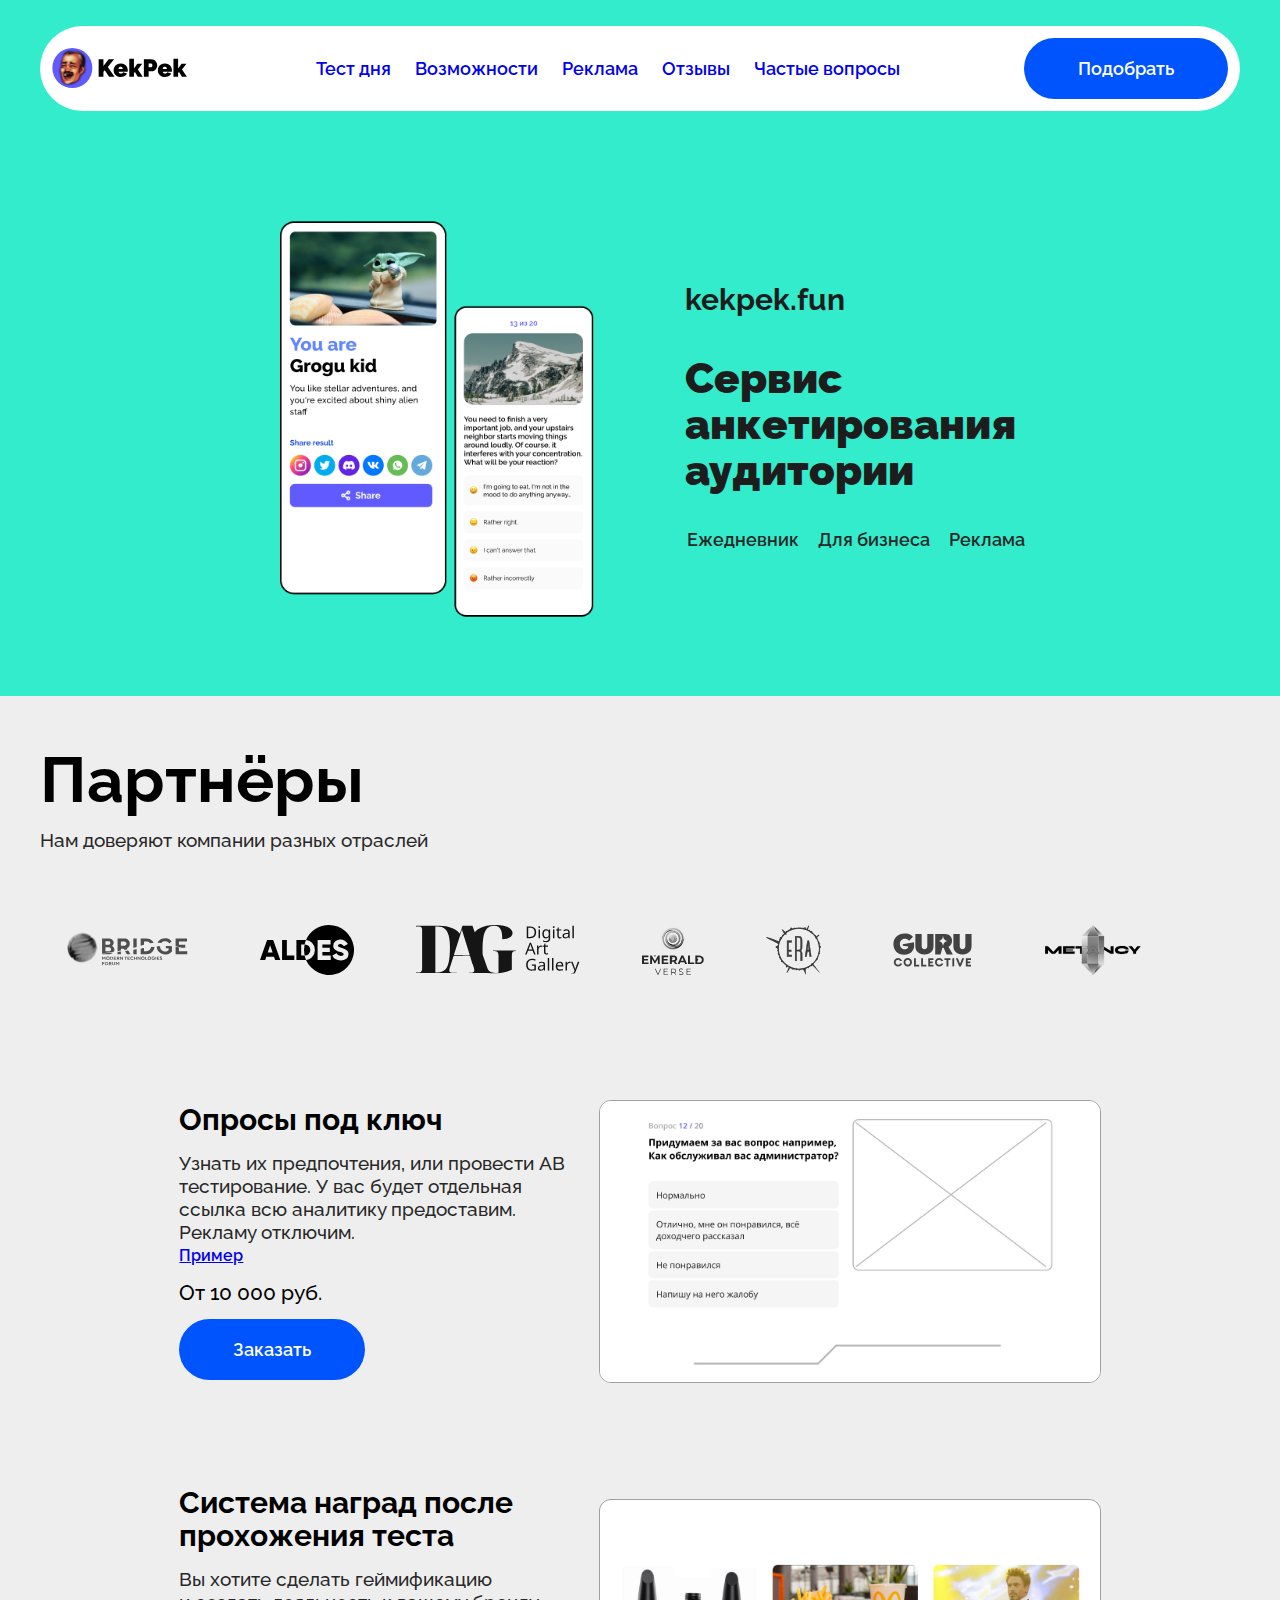
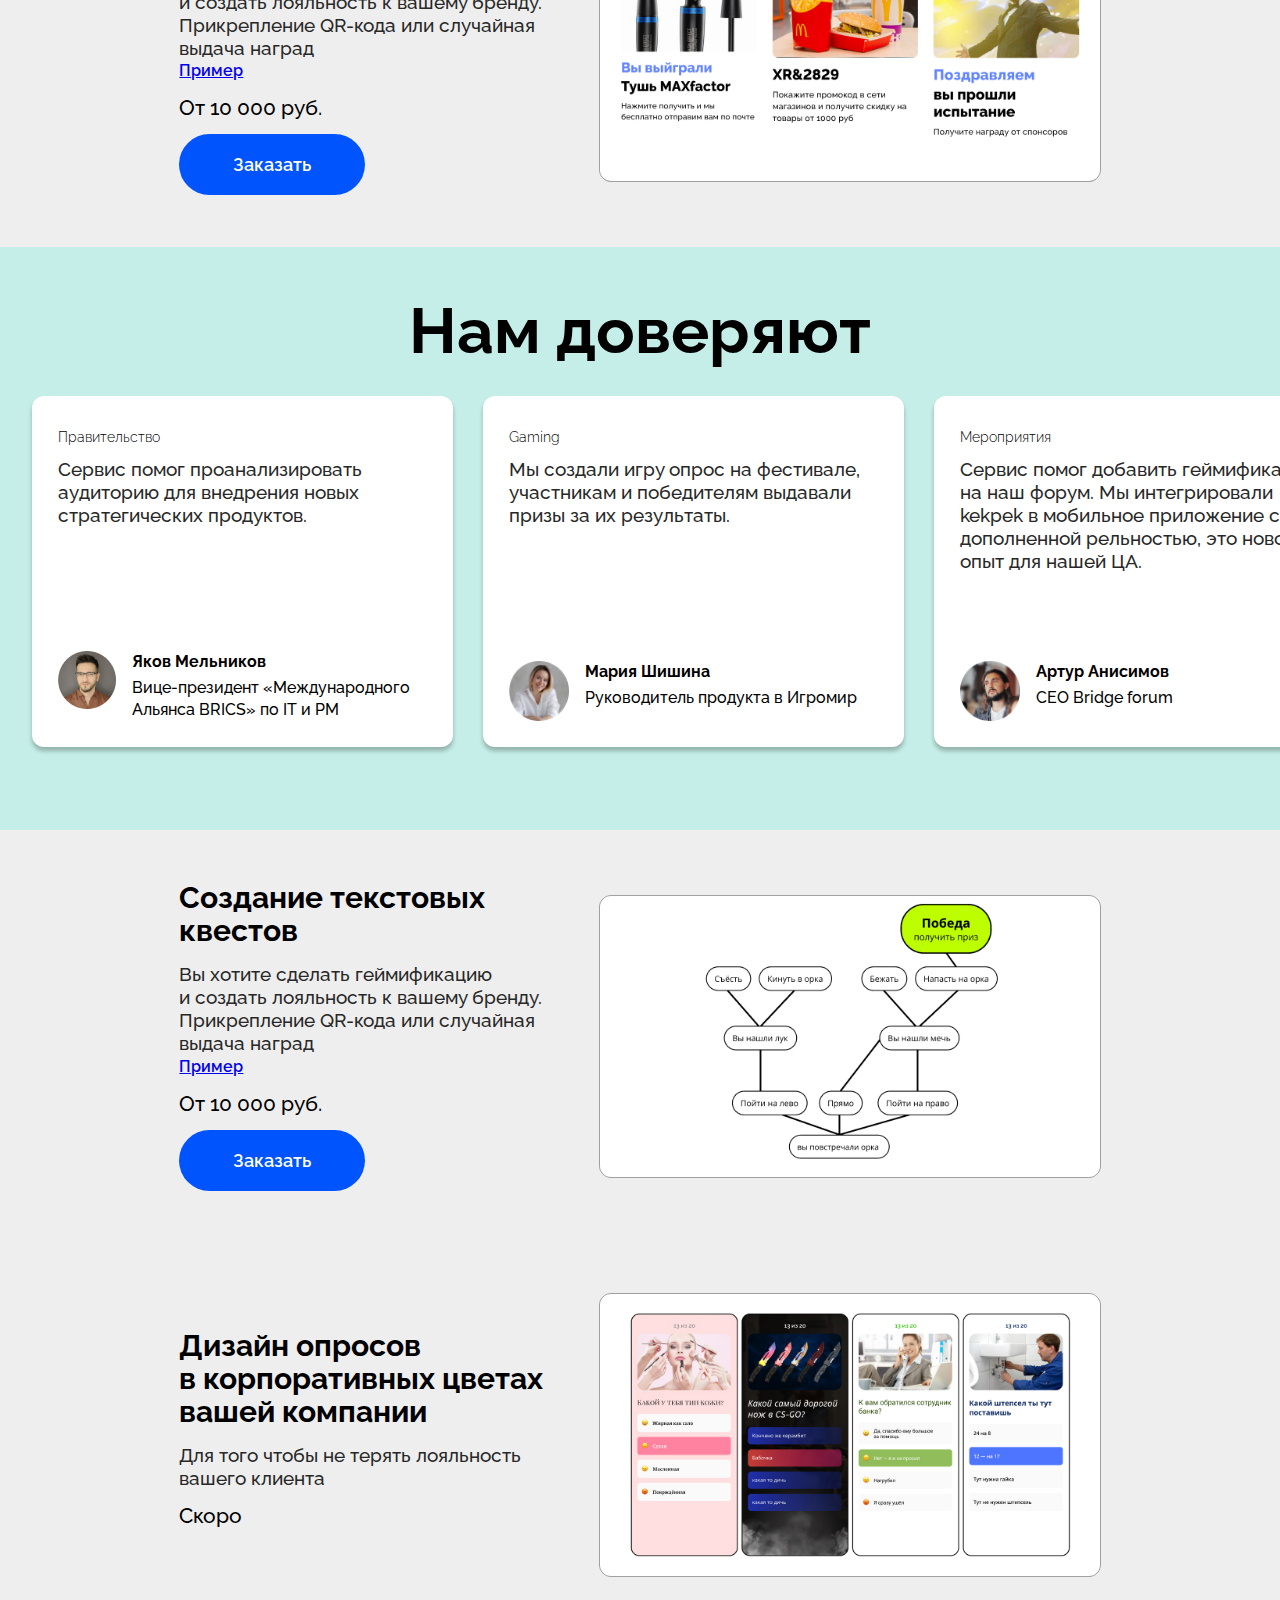
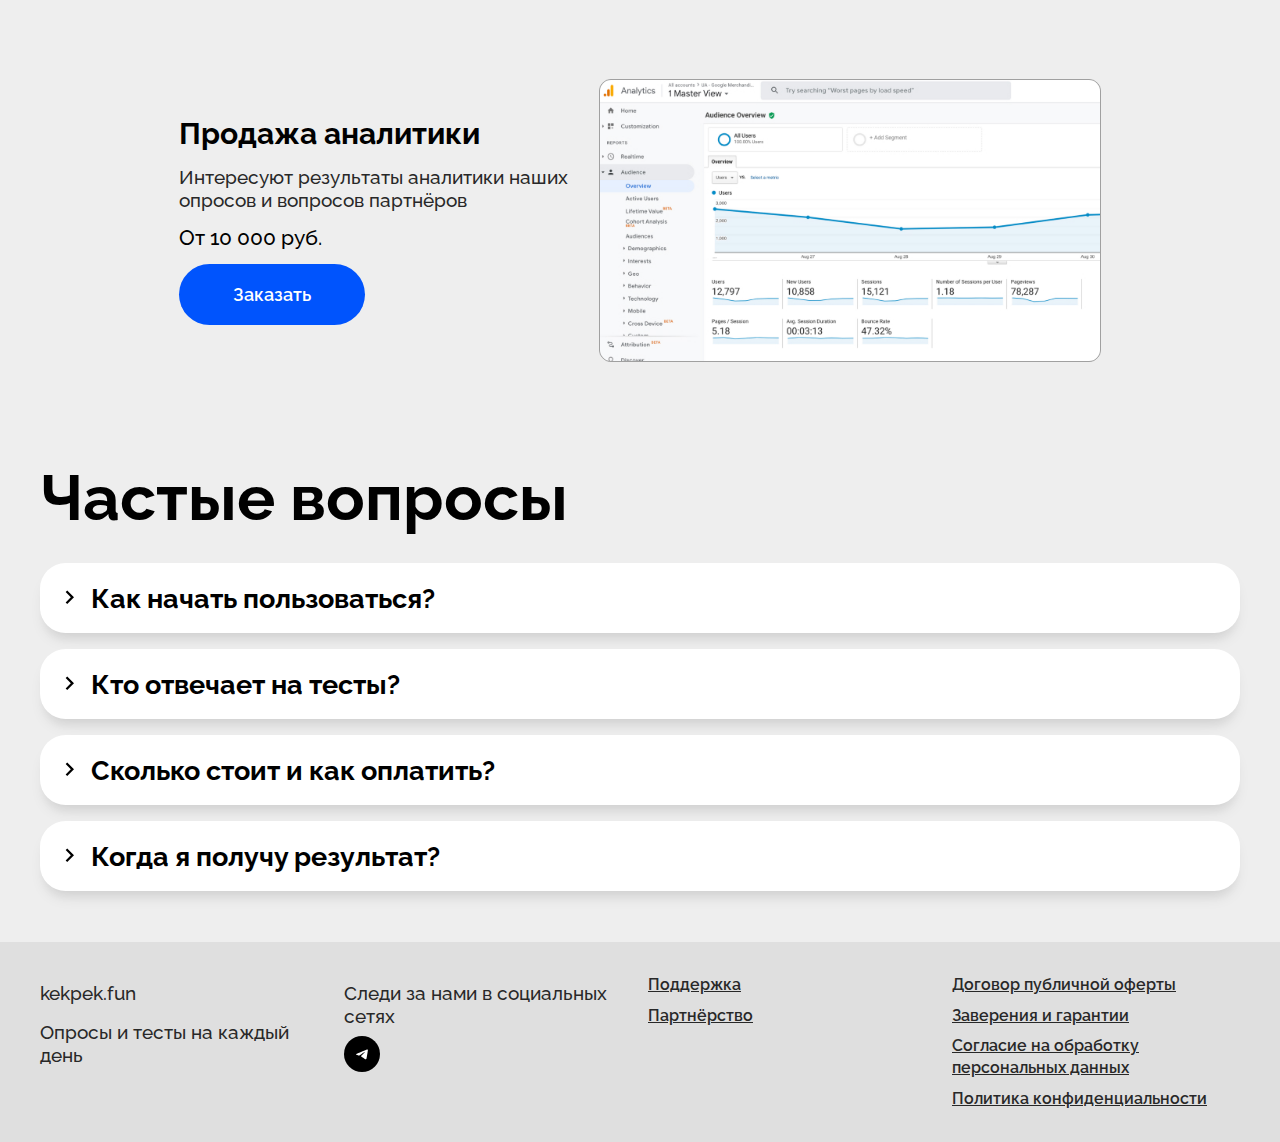
==== buisness.html @ 479bf5b3 "фикс анкетирования" ====
<!DOCTYPE html>
<html lang="ru_RU">
<head>
  <meta charset="UTF-8">
  <title>Опросы и анкеты</title>
  <meta charset="utf-8">
  <title></title>
  <link rel="manifest" href="/site.webmanifest">
  <link rel="apple-touch-icon" href="/icon.png">
  <link rel="stylesheet" href="css/normalize.css">
  <link rel="stylesheet" href="css/main.css">
  <link rel="stylesheet" href="css/adaptive.css">
  <link rel="shortcut-icon" href="/favicon.ico">
  <link rel="preconnect" href="https://fonts.googleapis.com">
  <link rel="preconnect" href="https://fonts.gstatic.com" crossorigin>
  <link rel="image_src" href="img/thumbnail.jpg">
  <link rel="canonical" href="img/thumbnail.jpg">
  <link
    href="https://fonts.googleapis.com/css2?family=Raleway:ital,wght@0,100;0,200;0,300;0,400;0,500;0,600;0,700;0,800;0,900;1,100;1,200;1,300;1,400;1,500;1,600;1,700;1,800;1,900&display=swap"
    rel="stylesheet">

  <meta name="viewport" content="width=device-width, initial-scale=1.0, maximum-scale=1.0, user-scalable=0">
  <meta name="description"
        content="Интересное начало дня: ты просыпаешься, во-первых, не дома, а, во-вторых, рядом с каким-то огромным безобразным огром!">
  <meta name="keywords" content="тесты, каждый день, кто ты сегодня, познай себя, пройти тест, пройти тест по">
  <meta name="robots" content="noindex,nofollow">

  <!-- social media meta -->
  <meta property="og:locale" content="ru_RU">
  <meta property="og:type" content="article">
  <meta property="og:title" content="KekPek">
  <meta property="og:description" content="Сервис анкетирование вашей аудитории">
  <meta property="og:image" content="img/thumbnail.jpg">
  <meta property="og:url" content="img/thumbnail.jpg">
  <meta property="og:site_name" content="Опросы и анкеты">
  <meta name="twitter:card" content="summary_large_image">
</head>
<body class="wrapper ">
<section class="full-screen content-align" id="buis">
  <div class="container main-hero-gap">
    <header class="header">
      <img src="img/logo.svg" class="nav-logo" alt="logo" title="Логотип">
      <ul class="nav">
        <li>
          <a href="https://kekpek.fun/test/b9zoeduhnc/" target="_blank" class="nav-button">Тест дня</a>
        </li>
        <li>
          <a href="#solutions" class="nav-button">Возможности</a>
        </li>
        <li>
          <a href="index.html" class="nav-button">Реклама</a>
        </li>
        <li>
          <a href="#gray" class="nav-button">Отзывы</a>
        </li>
        <li>
          <a href="#faq" class="nav-button">Частые вопросы</a>
        </li>
      </ul>
      <a href="https://t.me/gshishov" class="button button-fill nav-primary-button">Подобрать</a>
    </header>
    <ul class="nav-mobile">
      <li>
        <a href="https://kekpek.fun/test/b9zoeduhnc/" target="_blank" class="nav-button">Тест дня</a>
      </li>
      <li>
        <a href="#solutions" class="nav-button">Возможности</a>
      </li>
      <li>
        <a href="index.html" class="nav-button">Реклама</a>
      </li>
      <li>
        <a href="#gray" class="nav-button">Отзывы</a>
      </li>
      <li>
        <a href="#faq" class="nav-button">Частые вопросы</a>
      </li>
    </ul>
    <div class="hero-block">
      <div class="block">
        <img src="img/phone.png" class="hero-img box" alt="главная картинка">
      </div>
      <div class="block">
        <div class="hero-info-container">
          <h2>kekpek.fun</h2>
          <span>Сервис<br> анкетирования<br>аудитории</span>
          <div class="hero-buttons-container">
            <a href="hhttps://kekpek.fun/test/b9zoeduhnc/" target="_blank" class="text-button">Ежедневник</a>
            <a href="buisness.html" class="text-button">Для бизнеса</a>
            <a href="index.html" class="text-button">Реклама</a>
          </div>
        </div>
      </div>
    </div>
  </div>
</section>
<section class="parthers content-align">
  <div class="container section-block">
    <div class="section-headline">
      <h1>Партнёры</h1>
      <p>Нам доверяют компании разных отраслей</p>
    </div>
      <div class="scroll">
        <div class="partners-container">
          <a href="#" class="partner">
            <img src="img/partners/bridge.svg" class="partner-logo" alt="форум современных технологий" title="форум современных технологий">
          </a>
          <a href="#" class="partner">
            <img src="img/partners/aldes.svg" class="partner-logo" alt="aldes" title="маркетинговое агенство">
          </a>
          <a href="#" class="partner">
            <img src="img/partners/dag.svg" class="partner-logo" alt="dag" title="международная выставка искусства">
          </a>
          <a href="#" class="partner">
            <img src="img/partners/emirald.svg" class="partner-logo" alt="emirald" title="AR стартап">
          </a>
          <a href="#" class="partner">
            <img src="img/partners/era.svg" class="partner-logo" alt="era" title="продюссерский центр">
          </a>
          <a href="#" class="partner">
            <img src="img/partners/guru.svg" class="partner-logo" alt="gur" title="сообщество экспертов">
          </a>
          <a href="#" class="partner">
            <img src="img/partners/metancy.svg" class="partner-logo" alt="metancy" title="маркетинговое агенство метавсленных">
          </a>
        </div>
      </div>
    </div>
  </div>
</section>
<section class="forkey content-align" id="solutions">
  <div class="container solution-container">
    <div class="block solution-info-container">
      <h2>Опросы под ключ</h2>
      <p>Узнать их предпочтения, или провести AB тестирование.
        У вас будет отдельная ссылка
        всю аналитику предоставим.
        Рекламу отключим.</p>
      <a href="https://kekpek.fun/test/99fih3eggr/" target="_blank">Пример</a>
      <span class="price">От 10 000 руб.</span>
      <div class="buttons-container">
        <a class="button button-fill" href="https://t.me/gshishov" target="_blank">Заказать</a>
      </div>
    </div>
    <img src="img/solutions/1.jpg" class="solution-img" alt="опросы под ключ">
  </div>
</section>
<section class="awards content-align">
  <div class="container solution-container">
    <div class="block solution-info-container">
      <h2>Система наград после прохожения теста</h2>
      <p>Вы хотите сделать геймификацию и создать лояльность к вашему бренду.
        Прикрепление QR-кода
        или случайная выдача наград</p>
      <a href="https://kekpek.fun/test/99fih3eggr/" target="_blank">Пример</a>
      <span class="price">От 10 000 руб.</span>
      <div class="buttons-container">
        <a class="button button-fill" href="https://t.me/gshishov" target="_blank">Заказать</a>
      </div>
    </div>
    <img src="img/solutions/2.jpg" class="solution-img" alt="Система наград после прохождения теста">
  </div>
</section>
<section id="gray" class="feedbag">
    <div class="section-headline center">
      <h1>Нам доверяют</h1>
    </div>
    <div class="scroll">
      <div class="feedback-scroll-content">
        <div class="review-card">
          <div class="review-info">
            <span>Правительство</span>
            <p>Сервис помог проанализировать аудиторию для внедрения новых стратегических продуктов.</p>
          </div>
          <div class="review-person">
            <img src="img/reviews/1.png" class="review-person-avatar" alt="человек-1">
            <div class="review-person-info">
              <span>Яков Мельников</span>
              <span>Вице-президент «Международного Альянса BRICS» по IT и PM</span>
            </div>
          </div>
        </div>
        <div class="review-card">
          <div class="review-info">
            <span>Gaming</span>
            <p>Мы создали игру опрос на фестивале, участникам и победителям выдавали призы за их результаты.</p>
          </div>
          <div class="review-person">
            <img src="img/reviews/2.png" class="review-person-avatar" alt="человек-1">
            <div class="review-person-info">
              <span>Мария Шишина</span>
              <span>Руководитель продукта в Игромир</span>
            </div>
          </div>
        </div>
        <div class="review-card">
          <div class="review-info">
            <span>Мероприятия</span>
            <p>Сервис помог добавить геймификацию на наш форум. Мы интегрировали kekpek в мобильное приложение с дополненной рельностью, это новой опыт для нашей ЦА.</p>
          </div>
          <div class="review-person">
            <img src="img/reviews/3.png" class="review-person-avatar" alt="человек-1">
            <div class="review-person-info">
              <span>Артур Анисимов</span>
              <span>CEO Bridge forum</span>
            </div>
          </div>
        </div>
        <div class="review-card">
          <div class="review-info">
            <span>Смм маркетинг</span>
            <p>KekPek помог нам кратчайшие сроки оценить креативные решения и выбрать лучшее. Среди достоинств сервиса — возможность самостоятельно настраивать опросы. Рекомендуем для решения оперативных задач.</p>
          </div>
          <div class="review-person">
            <img src="img/reviews/5.png" class="review-person-avatar" alt="человек-1">
            <div class="review-person-info">
              <span>Алина Прокопенко</span>
              <span>Founder ALDES</span>
            </div>
          </div>
        </div>
        <div class="review-card">
          <div class="review-info">
            <span>Метавсленные</span>
            <p>Мы первые которые сделали интерактивные опросы в метавсленной. Это полезный инструмент для тех, кто ищет инсайты об аудитории, изучает предпочтения клиентов, проверяет гипотезы и эффективность своих коммуникаций.</p>
          </div>
          <div class="review-person">
            <img src="img/reviews/4.png" class="review-person-avatar" alt="человек-1">
            <div class="review-person-info">
              <span>Rick metavese</span>
              <span>CEO Metancy agency</span>
            </div>
          </div>
        </div>
      </div>
    </div>
  </div>
</section>
<section class="qests content-align">
  <div class="container solution-container">
    <div class="block solution-info-container">
      <h2>Создание текстовых квестов</h2>
      <p>Вы хотите сделать геймификацию и создать лояльность к вашему бренду.
        Прикрепление QR-кода
        или случайная выдача наград</p>
      <a href="https://kekpek.fun/test/m3cyg64z3mm" target="_blank">Пример</a>
      <span class="price">От 10 000 руб.</span>
      <div class="buttons-container">
        <a class="button button-fill" href="https://t.me/gshishov" target="_blank">Заказать</a>
      </div>
    </div>
    <img src="img/solutions/3.jpg" class="solution-img" alt="Создание текстовых квестов">
  </div>
</section>
<section class="design content-align">
  <div class="container solution-container">
    <div class="block solution-info-container">
      <h2>Дизайн опросов в корпоративных цветах вашей компании</h2>
      <p>Для того чтобы не терять лояльность вашего клиента </p>
      <span class="price">Скоро</span>
    </div>
    <img src="img/solutions/4.jpg" class="solution-img" alt="Корпоративный дизайн">
  </div>
</section>
<section class="anialitcs content-align">
  <div class="container solution-container">
    <div class="block solution-info-container">
      <h2>Продажа аналитики</h2>
      <p>Интересуют результаты аналитики наших опросов и вопросов партнёров</p>
      <span class="price">От 10 000 руб.</span>
      <div class="buttons-container">
        <a class="button button-fill" href="https://t.me/gshishov" target="_blank">Заказать</a>
      </div>
    </div>
    <img src="img/solutions/5.jpg" class="solution-img" alt="Продажа аналитики">
  </div>
</section>
<section class="faq content-align" id="faq">
  <div class="container section-block">
    <div class="section-headline">
      <h1>Частые вопросы</h1>
    </div>
    <div class="faq-container">
      <details>
        <summary>Как начать пользоваться?</summary>
        <p>1 - Приобретаете услугу через менеджера</p>
        <p>2 - Мы создаём опрос для вас и даём ссылку, и доступ к аналитике</p>
        <p>3 - Вы просто рассылаете ссылку по вашей аудитории</p>
      </details>
      <details>
        <summary>Кто отвечает на тесты?</summary>
        <p>Ваша аудитория при размещении ссылки в социальных сетях или в рекламных материалах.</p>
      </details>
      <details>
        <summary>Сколько стоит и как оплатить?</summary>
        <p>Стоимость указана на услуге</p>
        <p>Менеджер с вами свяжется и подготовит все документы.</p>
        <p>По услугам рекламы связываетесь отдельно.</p>
      </details>
      <details>
        <summary>Когда я получу результат?</summary>
        <p>Получить результат можно уже сразу, все результаты отображаются в аналитике</p>
        <p>Вы сами регулируете время отображения опроса. (рекомендуем от 3 дней до 1 недели)</p>
      </details>
    </div>
  </div>
</section>
<footer class="center">
  <div class="container">
    <div class="footer-container">
      <div class="footer-block">
        <p>kekpek.fun</p>
        <P>Опросы и тесты на каждый день</P>
      </div>
      <div class="footer-block">
        <p>Следи за нами в социальных сетях</p>
        <div class="social-button-container">
          <a href="https://t.me/kekpekfun">
            <img src="img/TG.svg" class="sircle-button" alt="telegram">
          </a>
        </div>
      </div>
      <div class="footer-block">
        <a href="#" class="footer-button">Поддержка</a>
        <a href="#" class="footer-button">Партнёрство</a>
      </div>
      <div class="footer-block">
        <a href="#" class="footer-button">Договор публичной оферты</a>
        <a href="#" class="footer-button">Заверения и гарантии</a>
        <a href="#" class="footer-button">Согласие на обработку персональных данных</a>
        <a href="#" class="footer-button">Политика конфиденциальности</a>
      </div>
    </div>
  </div>
</footer>
</body>
</html>
---- css/main.css ----
div {
  /*border: solid 2px yellow;*/
}

:root {
  /*gaps*/
  --grid-gap: clamp(1rem, 2vw, 32px);
  --grid-gap-small: clamp(0.5rem, 1vw, 16px);


  --grid-8: clamp(0.5rem, 0.5vw, 0.5rem);
  --grid-16: clamp(1rem, 1vw, 1rem);
  --grid-32: clamp(1rem, 2vw, 2rem);
  --grid-64: clamp(2rem, 4vw, 4rem);
  --grid-128: clamp(4rem, 6vw, 8rem);


  /*fonts*/
  --font-size-default: 1rem;
  --font-size-tiny: 0.8rem;
  --font-size-Huge: clamp(4rem, 9vw, 112px);

  /*colors*/
  --color-text: #282828;
  /*--background-color: #F5F5F5;*/
  --background-color: white;

}

html {
  background-color: #eeeeee;
  font-size: 1em;
  line-height: 1.4;
  font-family: Raleway, sans-serif, Arial, Helvetica, sans-serif;
  -webkit-font-smoothing: antialiased;
}

ul {
  list-style-type: none;
  margin: 0;
  padding: 0;
}

h1 {
  font-style: normal;
  font-weight: 700;
  font-size: clamp(2.5rem, 10vw, 64px);
  line-height: 103%;
  /* or 66px */
  margin: 0;

  display: flex;
  align-items: center;
  word-break: normal;
}

h2 {
  font-style: normal;
  font-weight: 700;
  font-size: clamp(1.8rem, 4vw, 30px);
  line-height: 110%;
  word-break: normal;
  margin: 0 0 0.5rem 0;
}

h3 {
  padding: 0;
  margin: 0 0 1rem 0;
  font-size: clamp(1.6rem, 5vw, 24px);
  line-height: 105%;
  word-break: normal;
}

a {
  /*color: #0054FD;*/
  /*text-decoration: none;*/
  font-weight: 600;

}

p {
  font-size: clamp(16px, 4vw, 1.2rem);
  font-style: normal;
  line-height: 120%;
  font-weight: 500;
  margin: 0.5rem 0 0 0;
  color: var(--color-text);
}

footer {
  background: #DFDFDF;
  padding: 2rem 0 2rem 0;
}

section {
  padding-top: clamp(2rem, 4vw, 100px);
  padding-bottom: clamp(2rem, 4vw, 100px);
  /*display: flex;*/
  /*align-items: center;*/
  /*justify-content: center;*/
  width: 100%;
}

.content-align {
  display: flex;
  align-items: center;
  justify-content: center;
}

.wrapper {
  display: flex;
  flex-direction: column;
  align-items: center;
}

.container {
  width: 100%;
  max-width: 1200px;
  margin: 0 clamp(18px, 4vw, 24px);
  /*padding-left: clamp(16px,4vw,24px);*/
  /*padding-right: clamp(16px,4vw,24px);*/
}

.card-container {
  display: grid;
  grid-template-columns:repeat(auto-fit, minmax(280px, 1fr));
  grid-gap: 1rem;
}

.card {
  /* Auto layout */

  display: flex;
  flex-direction: column;
  align-items: flex-start;
  padding: 1rem;
  gap: 16px;

  background: #FFFFFF;
  border-radius: 12px;

  /* Inside auto layout */

  flex: none;
  order: 3;
  flex-grow: 1;
}

.card:hover {
  box-shadow: 0 4px 4px 0 #00000040;
}

.card-thumbnail {
  width: 100%;
  object-fit: cover;
  object-position: center;

  box-sizing: border-box;

  /*border: 1px solid #000000;*/
  border-radius: 4px;

  /* Inside auto layout */

  flex: none;
  order: 0;
  align-self: stretch;
  flex-grow: 0;
}

.button {
  cursor: pointer;
  font-weight: 600;
  font-size: clamp(1rem, 2vw, 18px);
  display: flex;
  flex-direction: row;
  justify-content: center;
  align-items: center;
  /*padding: 1rem;*/
  gap: 10px;
  width: fit-content;
  /* Brand/blue */

  color: #0054FD;
  text-decoration: none;
  border-radius: 40px;
  padding: clamp(1em, 1vw, 18px) clamp(3em, 2vw, 40px);
}

.button-rim {
  border: 2px solid black;
}

.button-rim:hover {
  background-color: #0054FD;
  color: white;
}

.button-fill {
  background-color: #0054FD;
  color: white;
}

.button-fill:hover {
  background-color: #0d5dfa;
}

.card-content {
  height: 100%;
  display: flex;
  flex-direction: column;
  justify-content: space-between;
  gap: 1.2rem;
}

.attention-text {
  font-style: normal;
  font-weight: 400;
  font-size: 12px;
  line-height: 17px;
  color: #E72626;
}

.full-screen {
  width: 100%;
  /*padding: 10vw 0 10vw 0;*/
  /*display: flex;*/
  /*align-items: center;*/
  /*justify-content: center;*/
}

#ad {
  background-color: #f68438;
  color: white;
  padding-top: 2vw;
  padding-bottom: 2vw;
}

#buis {
  padding-top: 2vw;
  padding-bottom: 2vw;
  background-color: #32ECCB;
  /*background-image: url(..//img/hero.png);*/
  /*background-repeat: no-repeat;*/
  /*background-position: bottom left;*/
  /*background-size: 38vw;*/
}

.block {
  /*width: 50%;*/
  max-width: 400px;
}

.hero-img {
  width: 100%;
  height: auto;
  object-fit: cover;
  animation-duration: 6s;
  animation-iteration-count: infinite;
}

.hero-img {
  animation-name: hero-img;
  animation-timing-function: ease-in-out;
}

@keyframes hero-img {
  0% {
    transform: translateY(0);
  }
  50% {
    transform: translateY(-60px);
  }
  100% {
    transform: translateY(0);
  }
}

.hero-info-container {
  padding: 1rem;
  display: flex;
  flex-direction: column;
  gap: 2rem;
  color: #1D1D1D;
}

.hero-info-container span:nth-child(1) {
  font-style: normal;
  font-weight: 400;
  line-height: 112.9%;
  text-transform: lowercase;
}

.hero-info-container span:nth-child(2) {
  font-style: normal;
  font-weight: 900;
  font-size: clamp(24px, 10vw, 42px);
  line-height: 110%;
}

.hero-info-container li {
  font-style: normal;
  list-style-type: none;
  font-weight: 700;
  font-size: 1rem;
  line-height: 112.9%;
  display: flex;
  flex-direction: row;
  gap: 1rem;
  text-decoration: none;
  flex-wrap: wrap;
  color: white;
}

.text-button {
  font-size: 1.1rem;
  color: var(--color-text);
  text-decoration: none;
  padding: 0.1rem;
}

.text-button:hover {
  text-decoration: underline;
}

.hero-buttons-container {
  display: flex;
  flex-direction: row;
  gap: 1rem;
  flex-wrap: wrap;
}

.hero-block {
  display: flex;
  flex-direction: row;
  gap: 2rem;
  align-items: center;
  justify-content: center;
  flex-wrap: wrap;
}

.center {
  display: flex;
  align-items: center;
  justify-content: center;
}

footer {
  width: 100%;
}

.footer-container {
  display: grid;
  grid-template-columns:repeat(auto-fit, minmax(250px, 1fr));
  grid-gap: 1rem;
}

.footer-block {
  display: flex;
  flex-direction: column;
  gap: 0.5rem;
}

.footer-button {
  color: var(--color-text);

}

.footer-button:hover {
  color: blue;
}

.sircle-button {
  background-color: black;
  padding: 6px;
  display: flex;
  align-items: center;
  justify-content: center;
  border-radius: 100%;
}

.social-button-container {
  display: flex;
  gap: 1rem;
}

.section-headline {
  display: flex;
  flex-direction: column;
  gap: 0.5rem;
}

.section-block {
  display: flex;
  flex-direction: column;
  gap: 2rem;
}

.partners-container {
  /*display: grid;*/
  /*grid-gap: 0.5rem;*/
  /*grid-template-columns:repeat(auto-fit, minmax(100px, 1fr));*/
  /*grid-template-rows: 1fr 1fr;*/

  display: grid;
  grid-auto-columns: max-content;
  grid-auto-flow: column;
  align-items: center;
  margin-top: 18px;
  grid-gap: 30px;
  gap: 30px;
  width: 10px;


  /*display: grid;*/
  /*grid-auto-columns: max-content;*/
  /*grid-auto-flow: column;*/


  /*display: flex;*/
  /*flex: none;*/
  /*order: 1;*/
  /*align-self: stretch;*/
  /*flex-grow: 0;*/
  /*flex-wrap: wrap;*/
}

.partner {
  display: flex;
  align-items: center;
  justify-content: center;
  align-self: stretch;
  flex-grow: 1;
  width: fit-content;
  height: 4rem;
  padding: 1rem;
}

.partner-logo {
}

.price {
  font-style: normal;
  font-weight: 500;
  font-size: 1.3rem;
  line-height: 20px;
  padding: 1rem 0;
}

.solution-img {
  width: 100%;
  max-width: 500px;
  background: #A3A3A3;
  border: 1px solid #A0A0A0;
  border-radius: 12px;
  transition: all 0.2s ease-in-out;
}

.partner-logo {
  /*width: 100%;*/
  /*max-width: 100px;*/
  height: 50px;
  width: auto;
}

.partner {
  filter: grayscale(100%);
}

.partner:hover {
  filter: grayscale(0);
}

.solution-container {
  align-items: center;
  display: flex;
  justify-content: center;
  flex-wrap: wrap-reverse;
  gap: clamp(1.2rem, 1vw, 1rem);
  /*padding: clamp(18px,4vw,4rem) 0 ;*/
  transition: all 0.1s ease-in-out;
}

.solution-container:hover img {
  scale: 1.1;
  box-shadow: 0 4px 4px 0 #00000040;
  transition: all 0.2s ease-in-out;
}

#gray {
  background: #c4eee7;
}

.scroll {
  /*overflow-x: hidden;*/
  /*overflow: scroll;*/
  overflow: auto;
  width: 100%;
  /*-webkit-overflow-scrolling: touch;*/
  /*-webkit-scroll-snap-type: block ;*/
  /*display: flex;*/
  /*gap: 1rem;*/
  /*padding: 4rem;*/
}

.review-card-container {
  display: flex;
  /*padding-left: 2rem;*/
  gap: 20px;
  margin: 0;
  /*display: flex;*/
  /*flex-direction: row;*/
  /*flex-wrap: wrap;*/
}


.feedback-scroll-content {
  display: grid;
  grid-auto-columns: max-content;
  grid-auto-flow: column;
  align-items: baseline;
  margin: 2rem;
  grid-gap: 2rem;
  gap: 30px;
  /*padding-left: 50px;*/
  width: 10px;
  padding-right: 100px;
}

.review-card {
  display: flex;
  flex-direction: column;
  align-items: flex-start;
  justify-content: space-between;
  padding: clamp(16px,2vw,2rem);
  gap: 23px;
  /*width: clamp(200px,20vw,370px);*/
  height: 300px;
  max-width: 370px;

  background: #FFFFFF;
  box-shadow: 0 4px 4px rgba(0, 0, 0, 0.25);
  border-radius: 12px;

  /* Inside auto layout */

  flex: none;
  order: 0;
  flex-grow: 0;
}

.review-person {
  display: flex;
  gap: 1rem;


  flex-direction: row;
  align-items: flex-start;
  flex-wrap: nowrap;

  /* Inside auto layout */

  flex: none;
  order: 1;
  align-self: stretch;
  flex-grow: 0;
}

.review-person-info {
  display: flex;
  flex-direction: column;
  gap: 0.2rem;
}

.review-person-info span:nth-child(1) {
  font-style: normal;
  font-weight: 700;
  font-size: 16px;
}

.review-person-info span:nth-child(2) {
  font-style: normal;
  font-weight: 500;
  font-size: 1rem;
}

.solution-info-container {
  display: flex;
  flex-direction: column;
  /*gap: clamp(1rem,12vw,18px);*/
}

.buttons-container {
  display: flex;
  gap: 0.5rem;
  flex-wrap: wrap;
}

.review-info {
  font-style: normal;
  font-weight: 400;
  font-size: 1.2rem;
  line-height: 150%;
}

.review-info span {
  font-style: normal;
  font-weight: 300;
  font-size: 14px;
  line-height: 16px;
}

.review-person-avatar {
  width: 60px;
  height: auto;
}

details {
  display: block;
  background: white;
  box-shadow: 0 10px 15px -5px rgba(0, 0, 0, 0.1), 0 10px 10px -5px rgba(0, 0, 0, 0.04);
  border-radius: clamp(1rem, 2vw, 2rem);
  overflow: hidden;
  /*margin-bottom: 1.5rem;*/
}

summary::-webkit-details-marker {
  display: none;
}

summary::-moz-list-bullet {
  list-style-type: none;
}

summary::marker {
  display: none;
}

summary {
  padding: 1rem;
  font-size: clamp(1.2rem, 4vw, 1.7em);
  font-weight: 700;
  cursor: pointer;
  /*position: relative;*/
  /*border-bottom: 1px solid #e2e8f0;*/
  display: flex;
  align-items: center;
  gap: 0.5rem;
}

summary:before {
  /*top: .4em;*/
  /*left: .3em;*/
  color: transparent;
  background: url("[data-uri]") no-repeat 50% 50% / 1em 1em;
  width: 1em;
  height: 1em;
  content: "";
  /*position: absolute;*/
  transition: transform .5s;
}

details[open] > summary:before {
  transform: rotateZ(90deg);
}

summary ~ * {
  padding: 1rem clamp(1rem, 4vw, 4rem);
  background: #efefef;
  margin: 0 0;
}

details[open] summary ~ * {
  animation: sweep 0.5s ease-in-out;
}

@keyframes sweep {
  0% {
    opacity: 0;
  }
  100% {
    opacity: 1;
  }
}

summary:hover {
  background-color: #fafafa;
}

summary:focus {
  outline: 0;
}
/*box-shadow: inset 0 0 1px rgba(0,0,0,0.3), inset 0 0 2px rgba(0,0,0,0.3);}*/
.faq-container {
  display: flex;
  flex-direction: column;
  justify-content: center;
  gap: 1rem;
  width: 100%;
}
/*<!--<script>-->*/
/*<!--  let box = document.querySelector('.box');-->*/
/*<!--  let shadow = '';-->*/
/*<!--  for (var i = 0; i < 800; i++)-->*/
/*<!--  {-->*/
/*<!--    shadow += (shadow? ',':'')+ i*1+'px ' + i*1+'px';-->*/
/*<!--  }-->*/
/*<!--  box.style.boxShadow = shadow;-->*/
/*<!--</script>-->*/
.header {
  border-radius: 100px;
  display: flex;
  flex-direction: row;
  /*gap: 1rem;*/
  justify-content: space-between;
  /*width: 100%;*/
  /*max-width: 1000px;*/
  background-color: white;
  /*position: fixed;*/
  /*z-index: 1000;*/
  align-items: center;
  /*margin: 2vw 2vw;*/
  padding: 12px;
}

header img {
  width: auto;
  height: 80px;
}

.nav {
  display: flex;
  /*gap: 10%;*/
}

.nav-logo {
  height: clamp(30px, 4vw, 40px);
  width: auto;
}

.nav-button {
  text-decoration: none;
  word-break: normal;
  font-size: clamp(1rem, 2vw, 18px);
  padding: 12px;
  border-radius: 12px;
  display: flex;

}

.nav-button:hover {
  color: blue;
}

.main-hero-gap {
  gap: 12vh;
  display: flex;
  flex-direction: column;
  padding-bottom: 4vw;
}

.nav-mobile {
  display: none;
  overflow-y: auto;
  margin: 0 1rem;
  align-items: center;
  gap: 1rem;
  padding: 1rem;
}
---- css/adaptive.css ----
@media (max-width: 768px) {
  h1 {

  }

  h3 {
  }

  p {
  }

  /*.hero-img{*/
  /*  width: 40vw;*/
  /*}*/
  /*.hero-block{*/
  /*  flex-wrap: nowrap;*/
  /*}*/
  .solution-container img:hover {
    scale: 1;
    transition: all 0.2s ease-in-out;
  }

}

@media (max-width: 1024px) {
  .nav {
    display: none;
  }

  .scroll {
    /*display: flex;*/
    /*align-items: flex-start;*/
    /*justify-content: flex-start;*/
  }

  .nav-mobile {
    display: flex;
  }

  .nav-mobile .nav-button {
    display: flex;
    border-radius: 5rem;
    border: 1px solid black;
    word-break: inherit;
    width: max-content;
    color: black;
  }

  .nav-button:active {
    background-color: black;
    color: white;
  }

  .main-hero-gap {
    gap: 1rem;
  }

  .hero-img {
    animation-name: none;
  }
}

@media (max-width: 375px) {
  .hero-buttons-container {
    flex-direction: column;
  }
  .nav-primary-button{
    padding: 1rem 2rem;
  }
  .card-container{
    margin: 0px 2vw;
  }

  .review-card {
    /*height: 300px;*/
    max-width: 270px;
  }
}
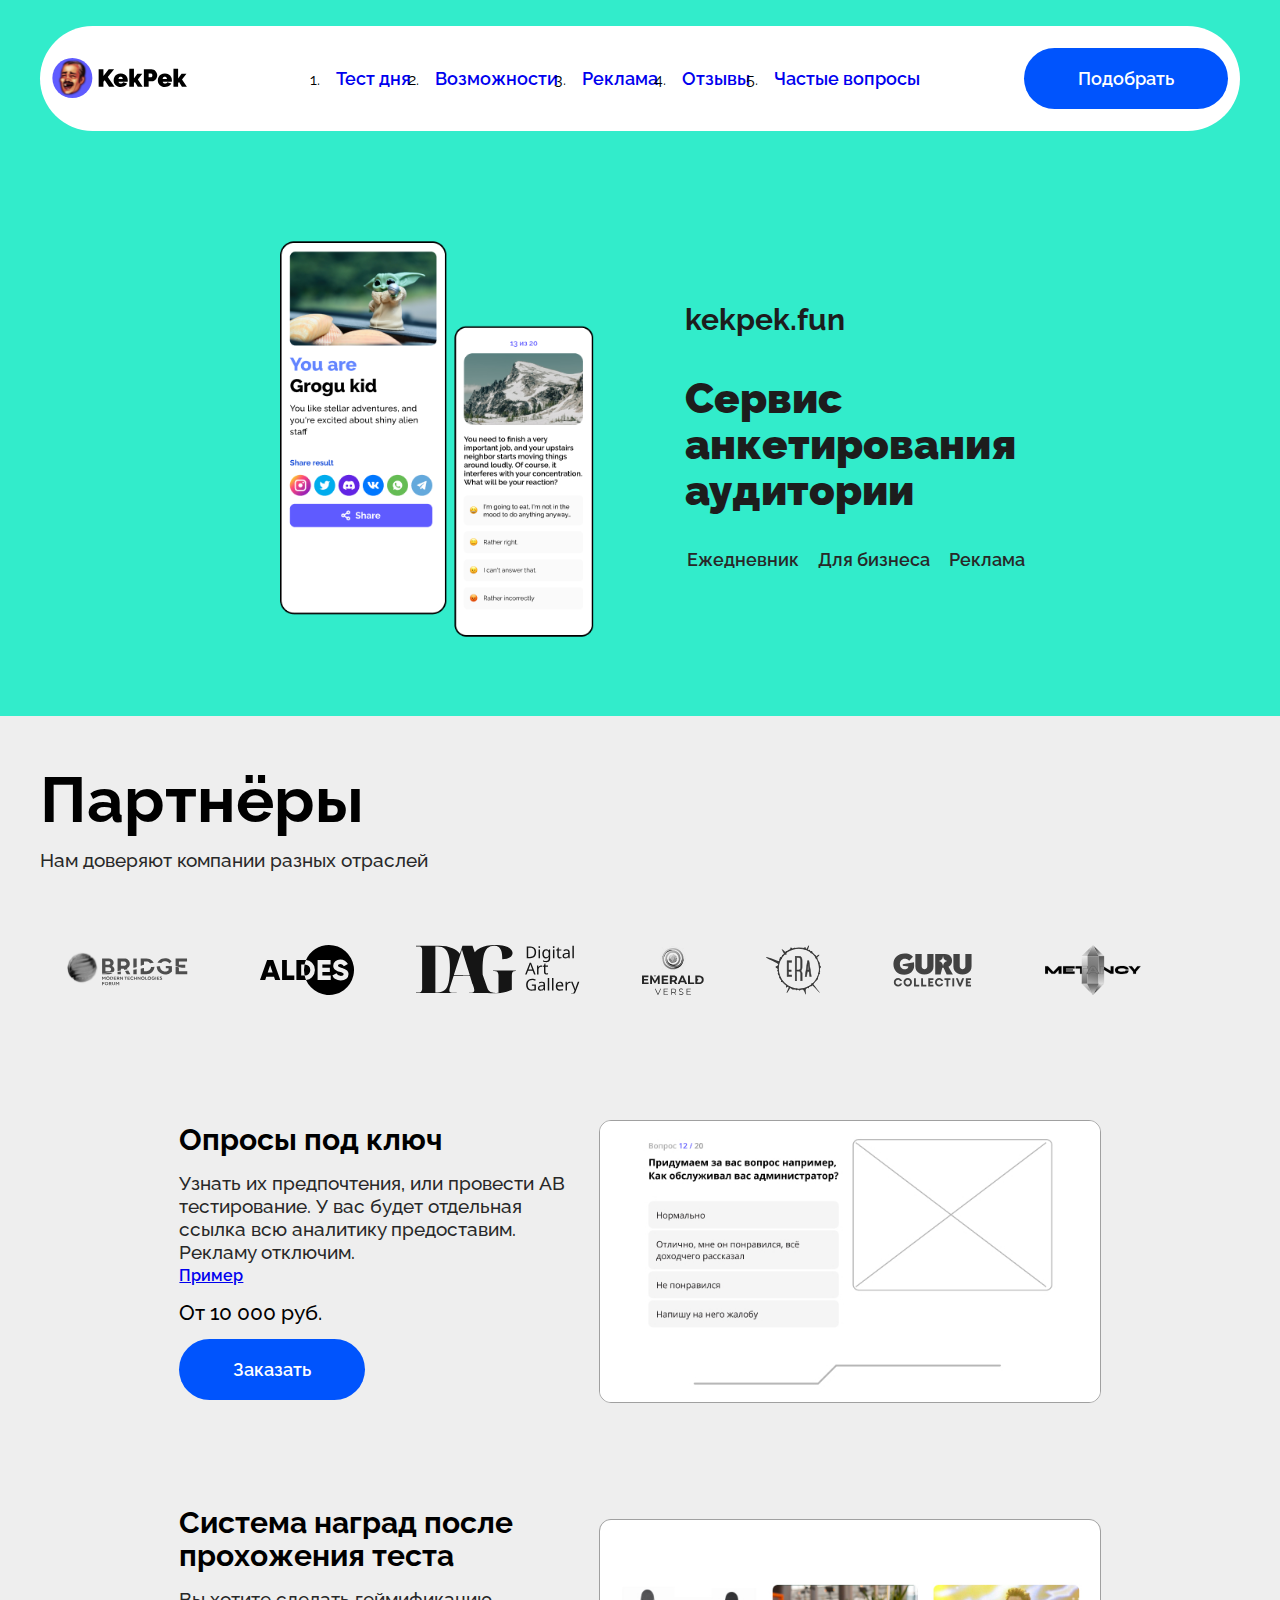
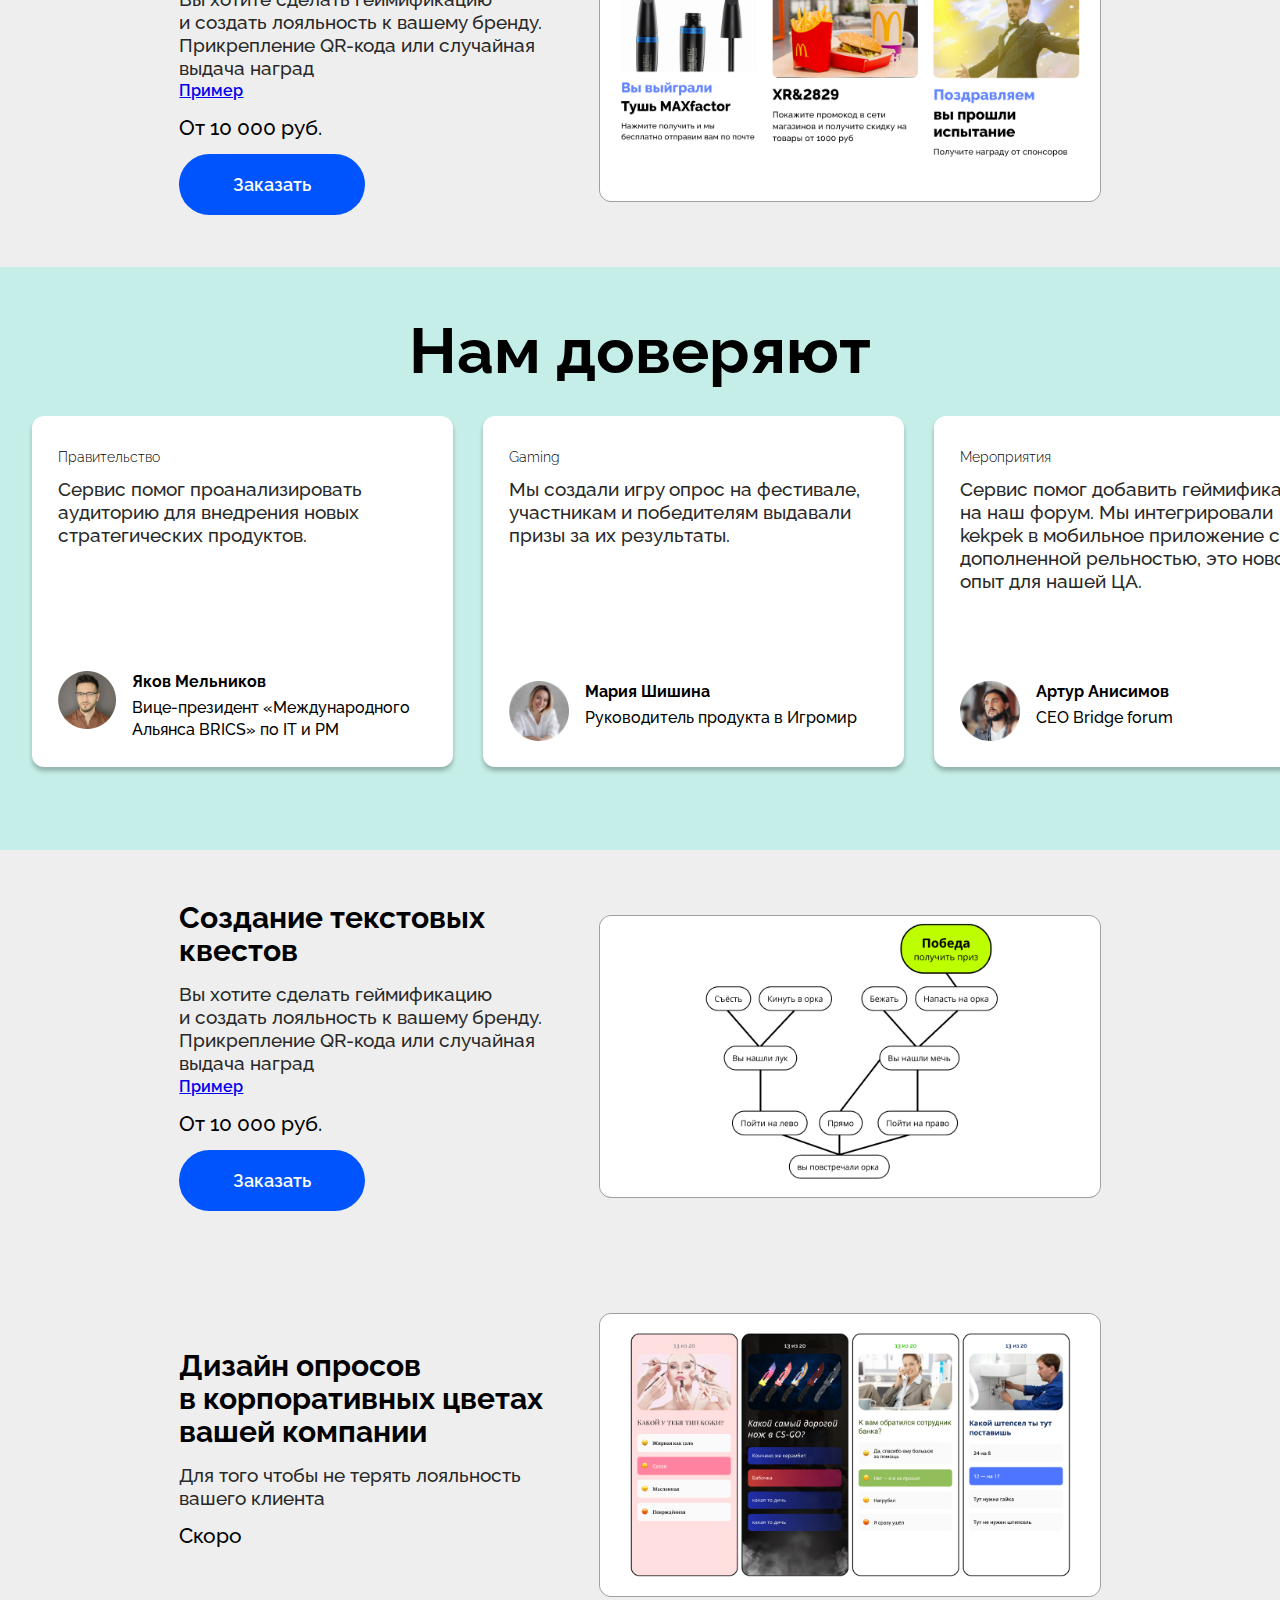
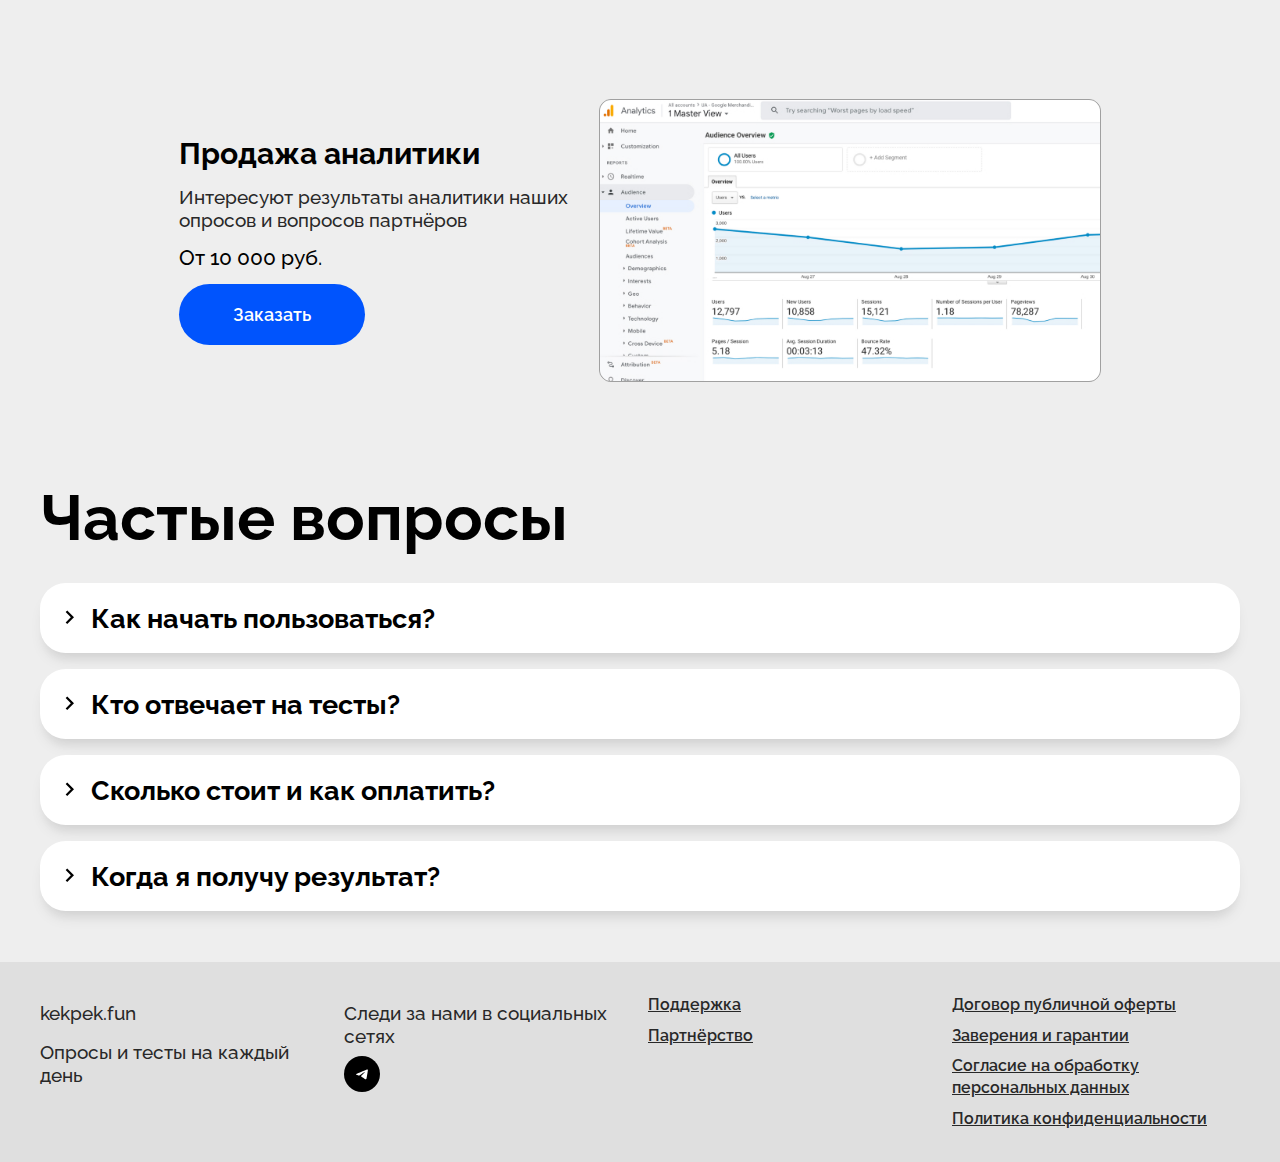
==== commit 929f28c5: "Оптимизация поиска" ====
--- a/buisness.html
+++ b/buisness.html
@@ -22,8 +22,9 @@
   <meta name="viewport" content="width=device-width, initial-scale=1.0, maximum-scale=1.0, user-scalable=0">
   <meta name="description"
         content="Интересное начало дня: ты просыпаешься, во-первых, не дома, а, во-вторых, рядом с каким-то огромным безобразным огром!">
-  <meta name="keywords" content="тесты, каждый день, кто ты сегодня, познай себя, пройти тест, пройти тест по">
-  <meta name="robots" content="noindex,nofollow">
+  <meta name="keywords" content="бесплатные тесты,тест +по теме,провести опрос, теста, тесты +с ответами, бесплатные тесты, тестирование,проверка,test,бизнес социологические опросы,контрагент это,опрос аудитории,бизнес социологические опросы,опрос целевой аудитории,результаты теста,kek pek,кек пек,fun,тестики,результаты тестирования,тесто тестов,">
+  <meta name="robots" content="all">
+  <meta name="google-site-verification" content="lpUK3S2ReTCqsf_OIiI2DvYhYbdemEJYGHHYvQ5tCVA" />
 
   <!-- social media meta -->
   <meta property="og:locale" content="ru_RU">
@@ -40,7 +41,7 @@
   <div class="container main-hero-gap">
     <header class="header">
       <img src="img/logo.svg" class="nav-logo" alt="logo" title="Логотип">
-      <ul class="nav">
+      <ol class="nav">
         <li>
           <a href="https://kekpek.fun/test/b9zoeduhnc/" target="_blank" class="nav-button">Тест дня</a>
         </li>
@@ -56,8 +57,8 @@
         <li>
           <a href="#faq" class="nav-button">Частые вопросы</a>
         </li>
-      </ul>
-      <a href="https://t.me/gshishov" class="button button-fill nav-primary-button">Подобрать</a>
+      </ol>
+      <a href="https://t.me/gshishov" class="button button-fill nav-primary-button" target="_blank">Подобрать</a>
     </header>
     <ul class="nav-mobile">
       <li>
@@ -315,14 +316,14 @@
       <div class="footer-block">
         <p>Следи за нами в социальных сетях</p>
         <div class="social-button-container">
-          <a href="https://t.me/kekpekfun">
+          <a href="https://t.me/kekpekfun" target="_blank">
             <img src="img/TG.svg" class="sircle-button" alt="telegram">
           </a>
         </div>
       </div>
       <div class="footer-block">
-        <a href="#" class="footer-button">Поддержка</a>
-        <a href="#" class="footer-button">Партнёрство</a>
+        <a href="https://t.me/gshishov" class="footer-button" target="_blank">Поддержка</a>
+        <a href="https://t.me/gshishov" class="footer-button" target="_blank">Партнёрство</a>
       </div>
       <div class="footer-block">
         <a href="#" class="footer-button">Договор публичной оферты</a>
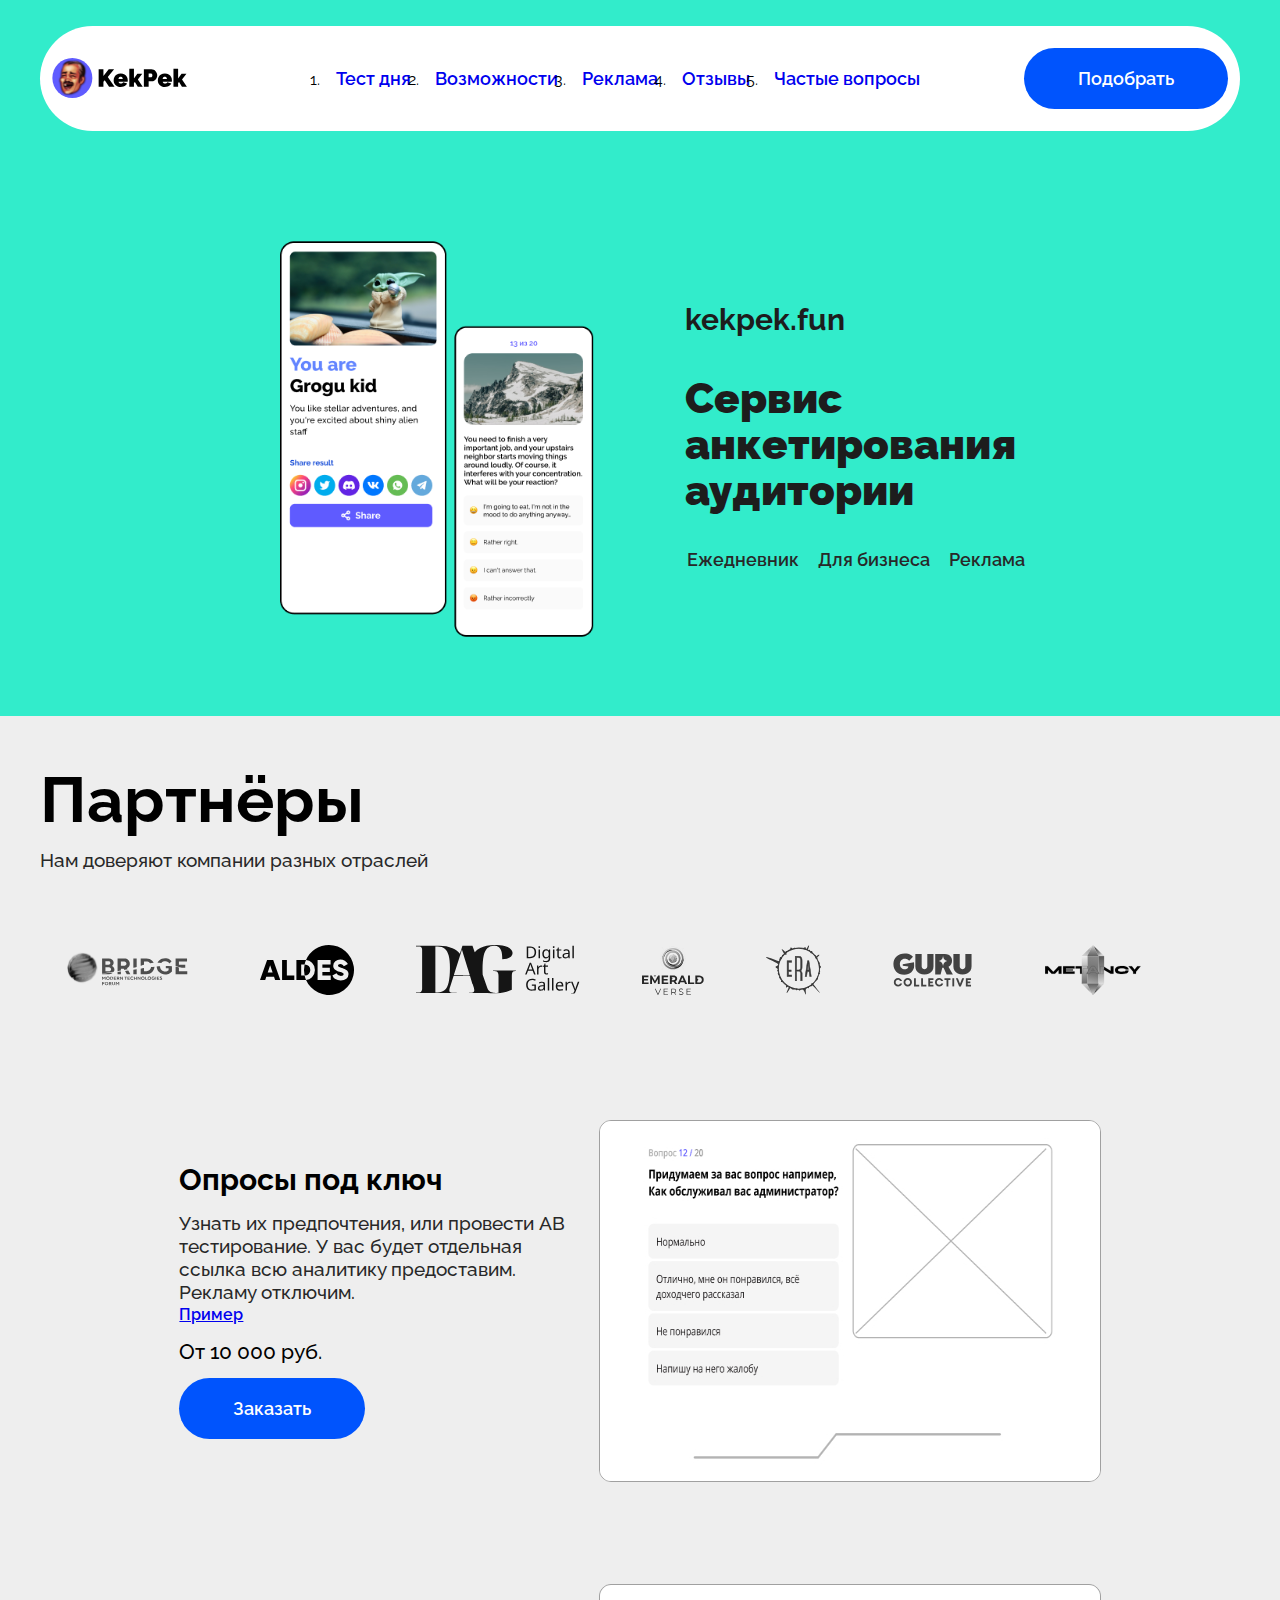
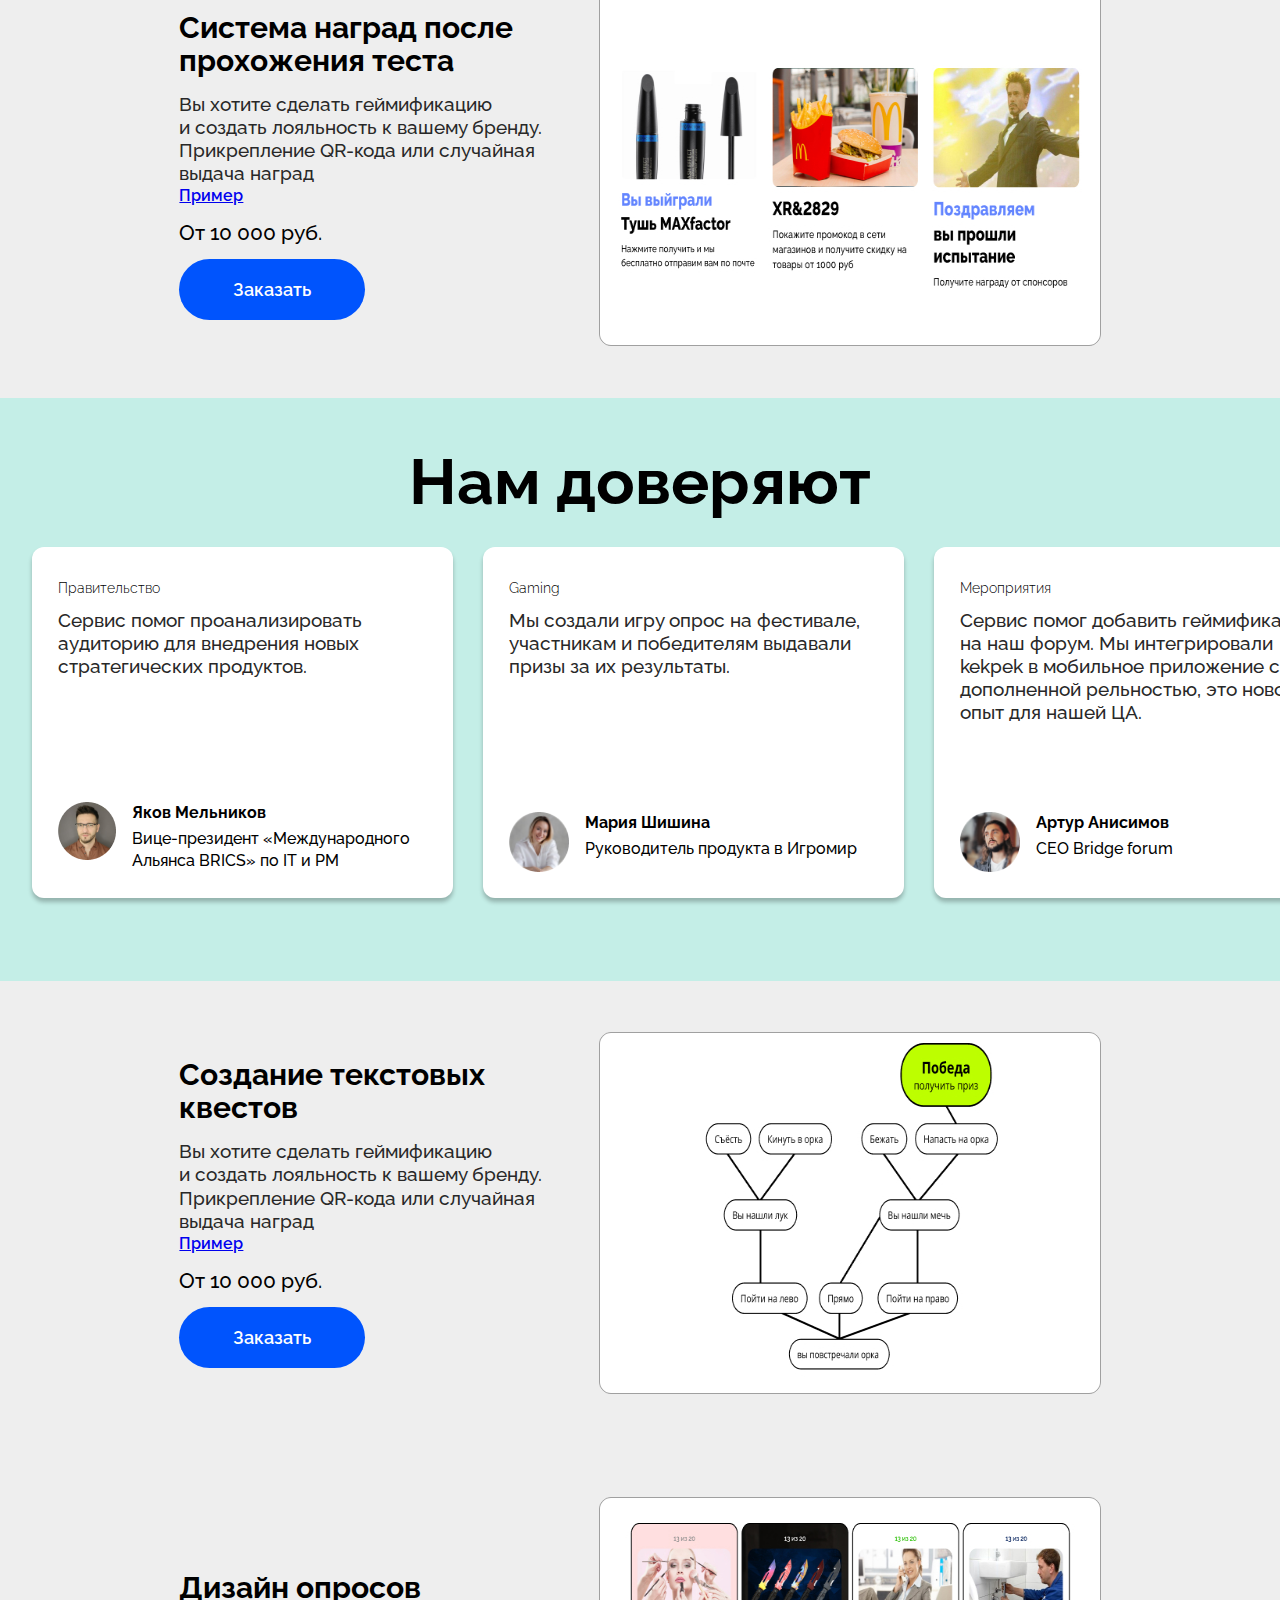
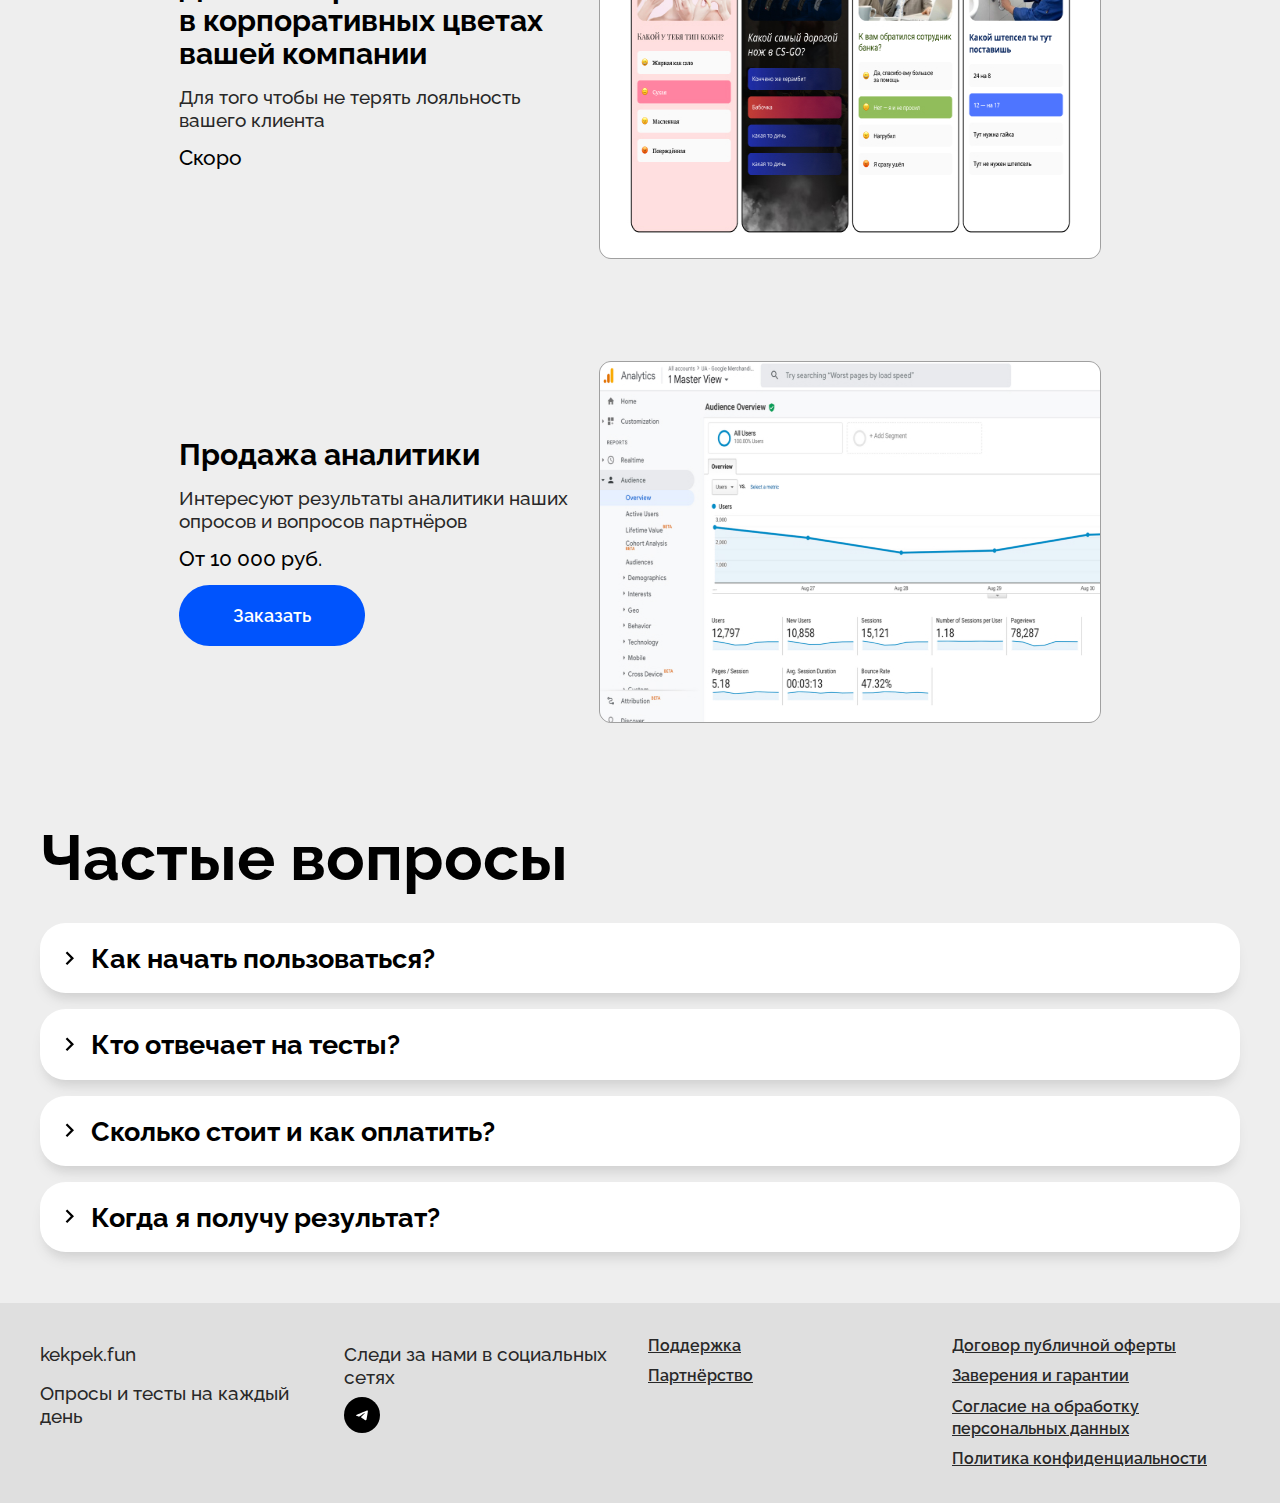
==== commit e70cb772: "поправил манифест и картики" ====
--- a/buisness.html
+++ b/buisness.html
@@ -11,15 +11,15 @@
   <link rel="stylesheet" href="css/main.css">
   <link rel="stylesheet" href="css/adaptive.css">
   <link rel="shortcut-icon" href="/favicon.ico">
+  <link rel="canonical" href="https://partner.kekpek.fun/">
   <link rel="preconnect" href="https://fonts.googleapis.com">
   <link rel="preconnect" href="https://fonts.gstatic.com" crossorigin>
   <link rel="image_src" href="img/thumbnail.jpg">
-  <link rel="canonical" href="img/thumbnail.jpg">
   <link
     href="https://fonts.googleapis.com/css2?family=Raleway:ital,wght@0,100;0,200;0,300;0,400;0,500;0,600;0,700;0,800;0,900;1,100;1,200;1,300;1,400;1,500;1,600;1,700;1,800;1,900&display=swap"
     rel="stylesheet">
 
-  <meta name="viewport" content="width=device-width, initial-scale=1.0, maximum-scale=1.0, user-scalable=0">
+  <meta name="viewport" content="width=device-width, initial-scale=1.0, maximum-scale=5, user-scalable=0">
   <meta name="description"
         content="Интересное начало дня: ты просыпаешься, во-первых, не дома, а, во-вторых, рядом с каким-то огромным безобразным огром!">
   <meta name="keywords" content="бесплатные тесты,тест +по теме,провести опрос, теста, тесты +с ответами, бесплатные тесты, тестирование,проверка,test,бизнес социологические опросы,контрагент это,опрос аудитории,бизнес социологические опросы,опрос целевой аудитории,результаты теста,kek pek,кек пек,fun,тестики,результаты тестирования,тесто тестов,">
@@ -28,6 +28,7 @@
 
   <!-- social media meta -->
   <meta property="og:locale" content="ru_RU">
+  <meta name="theme-color" content="#DE7E0D">
   <meta property="og:type" content="article">
   <meta property="og:title" content="KekPek">
   <meta property="og:description" content="Сервис анкетирование вашей аудитории">
@@ -40,7 +41,7 @@
 <section class="full-screen content-align" id="buis">
   <div class="container main-hero-gap">
     <header class="header">
-      <img src="img/logo.svg" class="nav-logo" alt="logo" title="Логотип">
+      <img src="img/logo.svg" class="nav-logo" alt="logo" title="Логотип" width="511" height="147">
       <ol class="nav">
         <li>
           <a href="https://kekpek.fun/test/b9zoeduhnc/" target="_blank" class="nav-button">Тест дня</a>
@@ -104,25 +105,25 @@
       <div class="scroll">
         <div class="partners-container">
           <a href="#" class="partner">
-            <img src="img/partners/bridge.svg" class="partner-logo" alt="форум современных технологий" title="форум современных технологий">
-          </a>
-          <a href="#" class="partner">
-            <img src="img/partners/aldes.svg" class="partner-logo" alt="aldes" title="маркетинговое агенство">
-          </a>
-          <a href="#" class="partner">
-            <img src="img/partners/dag.svg" class="partner-logo" alt="dag" title="международная выставка искусства">
-          </a>
-          <a href="#" class="partner">
-            <img src="img/partners/emirald.svg" class="partner-logo" alt="emirald" title="AR стартап">
-          </a>
-          <a href="#" class="partner">
-            <img src="img/partners/era.svg" class="partner-logo" alt="era" title="продюссерский центр">
-          </a>
-          <a href="#" class="partner">
-            <img src="img/partners/guru.svg" class="partner-logo" alt="gur" title="сообщество экспертов">
-          </a>
-          <a href="#" class="partner">
-            <img src="img/partners/metancy.svg" class="partner-logo" alt="metancy" title="маркетинговое агенство метавсленных">
+            <img src="img/partners/bridge.svg" class="partner-logo" alt="форум современных технологий" title="форум современных технологий" width="1459" height="512">
+          </a>
+          <a href="#" class="partner">
+            <img src="img/partners/aldes.svg" class="partner-logo" alt="aldes" title="маркетинговое агенство" width="16" height="16">
+          </a>
+          <a href="#" class="partner">
+            <img src="img/partners/dag.svg" class="partner-logo" alt="dag" title="международная выставка искусства" width="111" height="34">
+          </a>
+          <a href="#" class="partner">
+            <img src="img/partners/emirald.svg" class="partner-logo" alt="emirald" title="AR стартап" width="86" height="69">
+          </a>
+          <a href="#" class="partner">
+            <img src="img/partners/era.svg" class="partner-logo" alt="era" title="продюссерский центр" width="69" height="63">
+          </a>
+          <a href="#" class="partner">
+            <img src="img/partners/guru.svg" class="partner-logo" alt="gur" title="сообщество экспертов" width="257" height="128">
+          </a>
+          <a href="#" class="partner">
+            <img src="img/partners/metancy.svg" class="partner-logo" alt="metancy" title="маркетинговое агенство метавсленных" width="763" height="399">
           </a>
         </div>
       </div>
@@ -143,7 +144,7 @@
         <a class="button button-fill" href="https://t.me/gshishov" target="_blank">Заказать</a>
       </div>
     </div>
-    <img src="img/solutions/1.jpg" class="solution-img" alt="опросы под ключ">
+    <img src="img/solutions/1.jpg" class="solution-img" alt="опросы под ключ" width="640" height="360">
   </div>
 </section>
 <section class="awards content-align">
@@ -159,7 +160,7 @@
         <a class="button button-fill" href="https://t.me/gshishov" target="_blank">Заказать</a>
       </div>
     </div>
-    <img src="img/solutions/2.jpg" class="solution-img" alt="Система наград после прохождения теста">
+    <img src="img/solutions/2.jpg" class="solution-img" alt="Система наград после прохождения теста" width="640" height="360">
   </div>
 </section>
 <section id="gray" class="feedbag">
@@ -174,7 +175,7 @@
             <p>Сервис помог проанализировать аудиторию для внедрения новых стратегических продуктов.</p>
           </div>
           <div class="review-person">
-            <img src="img/reviews/1.png" class="review-person-avatar" alt="человек-1">
+            <img src="img/reviews/1.png" class="review-person-avatar" alt="Яков Мельников" title="Яков Мельников" width="58" height="58">
             <div class="review-person-info">
               <span>Яков Мельников</span>
               <span>Вице-президент «Международного Альянса BRICS» по IT и PM</span>
@@ -187,7 +188,7 @@
             <p>Мы создали игру опрос на фестивале, участникам и победителям выдавали призы за их результаты.</p>
           </div>
           <div class="review-person">
-            <img src="img/reviews/2.png" class="review-person-avatar" alt="человек-1">
+            <img src="img/reviews/2.png" class="review-person-avatar" alt="Мария Шишина" title="Мария Шишина" width="58" height="58">
             <div class="review-person-info">
               <span>Мария Шишина</span>
               <span>Руководитель продукта в Игромир</span>
@@ -200,7 +201,7 @@
             <p>Сервис помог добавить геймификацию на наш форум. Мы интегрировали kekpek в мобильное приложение с дополненной рельностью, это новой опыт для нашей ЦА.</p>
           </div>
           <div class="review-person">
-            <img src="img/reviews/3.png" class="review-person-avatar" alt="человек-1">
+            <img src="img/reviews/3.png" class="review-person-avatar" alt="Артур Анисимов" title="Артур Анисимов" width="58" height="58">
             <div class="review-person-info">
               <span>Артур Анисимов</span>
               <span>CEO Bridge forum</span>
@@ -213,7 +214,7 @@
             <p>KekPek помог нам кратчайшие сроки оценить креативные решения и выбрать лучшее. Среди достоинств сервиса — возможность самостоятельно настраивать опросы. Рекомендуем для решения оперативных задач.</p>
           </div>
           <div class="review-person">
-            <img src="img/reviews/5.png" class="review-person-avatar" alt="человек-1">
+            <img src="img/reviews/5.png" class="review-person-avatar" alt="человек-3" width="58" height="58">
             <div class="review-person-info">
               <span>Алина Прокопенко</span>
               <span>Founder ALDES</span>
@@ -226,9 +227,9 @@
             <p>Мы первые которые сделали интерактивные опросы в метавсленной. Это полезный инструмент для тех, кто ищет инсайты об аудитории, изучает предпочтения клиентов, проверяет гипотезы и эффективность своих коммуникаций.</p>
           </div>
           <div class="review-person">
-            <img src="img/reviews/4.png" class="review-person-avatar" alt="человек-1">
-            <div class="review-person-info">
-              <span>Rick metavese</span>
+            <img src="img/reviews/4.png" class="review-person-avatar" alt="человек-4" width="58" height="58">
+            <div class="review-person-info">
+              <span>Rick Metavese</span>
               <span>CEO Metancy agency</span>
             </div>
           </div>
@@ -250,7 +251,7 @@
         <a class="button button-fill" href="https://t.me/gshishov" target="_blank">Заказать</a>
       </div>
     </div>
-    <img src="img/solutions/3.jpg" class="solution-img" alt="Создание текстовых квестов">
+    <img src="img/solutions/3.jpg" class="solution-img" alt="Создание текстовых квестов" width="640" height="360">
   </div>
 </section>
 <section class="design content-align">
@@ -260,7 +261,7 @@
       <p>Для того чтобы не терять лояльность вашего клиента </p>
       <span class="price">Скоро</span>
     </div>
-    <img src="img/solutions/4.jpg" class="solution-img" alt="Корпоративный дизайн">
+    <img src="img/solutions/4.jpg" class="solution-img" alt="Корпоративный дизайн" width="640" height="360">
   </div>
 </section>
 <section class="anialitcs content-align">
@@ -273,7 +274,7 @@
         <a class="button button-fill" href="https://t.me/gshishov" target="_blank">Заказать</a>
       </div>
     </div>
-    <img src="img/solutions/5.jpg" class="solution-img" alt="Продажа аналитики">
+    <img src="img/solutions/5.jpg" class="solution-img" alt="Продажа аналитики" width="640" height="360">
   </div>
 </section>
 <section class="faq content-align" id="faq">
@@ -317,7 +318,7 @@
         <p>Следи за нами в социальных сетях</p>
         <div class="social-button-container">
           <a href="https://t.me/kekpekfun" target="_blank">
-            <img src="img/TG.svg" class="sircle-button" alt="telegram">
+            <img src="img/TG.svg" class="sircle-button" alt="telegram" width="24" height="24">
           </a>
         </div>
       </div>
